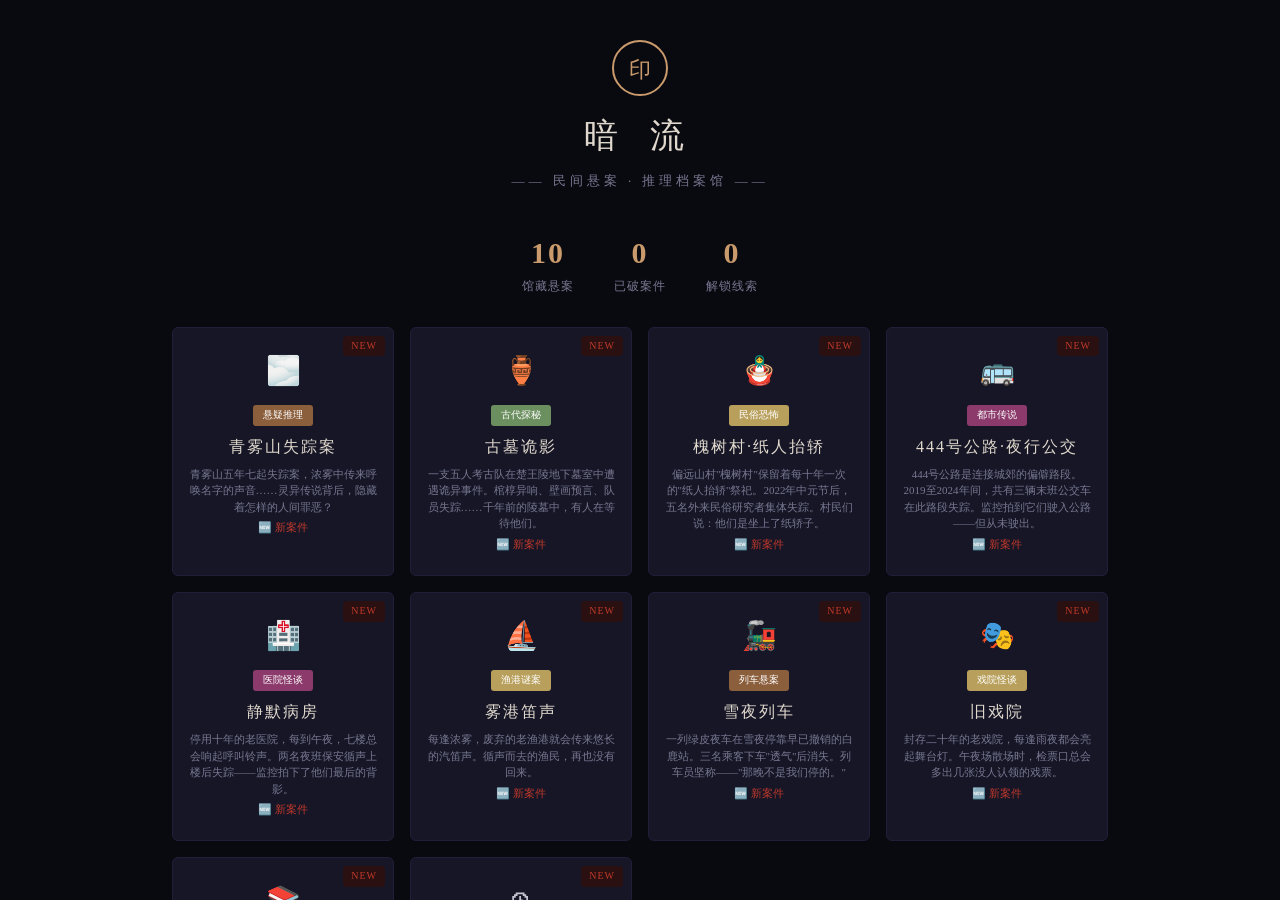
==== index.html @ add91035 "feat:" ====
<!DOCTYPE html>
<html lang="zh-CN">
<head>
<meta charset="UTF-8">
<meta name="viewport" content="width=device-width, initial-scale=1.0">
<title>暗流 · 民间悬案推理档案馆</title>
<link rel="stylesheet" href="css/style.css?v=20260817">
</head>
<body>

<div class="toast" id="toast"></div>

<div class="dashboard">
  <div class="dash-brand">
    <div class="seal"><span>印</span></div>
    <h1>暗  流</h1>
    <p class="sub">—— 民间悬案 · 推理档案馆 ——</p>
  </div>

  <div class="stats-row">
    <div class="stat-item">
      <div class="num" id="statTotal">10</div>
      <div class="label">馆藏悬案</div>
    </div>
    <div class="stat-item">
      <div class="num" id="statSolved">0</div>
      <div class="label">已破案件</div>
    </div>
    <div class="stat-item">
      <div class="num" id="statClues">0</div>
      <div class="label">解锁线索</div>
    </div>
  </div>

  <div class="case-grid" id="caseGrid"></div>
</div>

<script type="module">
import { renderDashboard } from './js/dashboard.js?v=20260819';
renderDashboard();
</script>

</body>
</html>
---- css/style.css ----
/* ===================================================================
   暗流 · 民间悬案推理档案馆 — 全局样式
   =================================================================== */
:root {
  --bg:      #090910;
  --bg2:     #10101c;
  --surface: #161627;
  --border:  #1f1f3a;
  --text:    #c4c4d0;
  --dim:     #777790;
  --gold:    #c99a6b;
  --red:     #c0392b;
  --green:   #2ecc71;
  --blue:    #5b8def;
  --tag-mystery: #8b5e3c;
  --tag-history:#6b8f5e;
  --tag-horror: #8b3a6b;
  --tag-legend: #3a5f8b;
  --radius: 6px;
  --font: "PingFang SC","Noto Serif SC","Microsoft YaHei",serif;
}

* { box-sizing:border-box; margin:0; padding:0; }

html, body {
  height:100%; overflow:hidden;
  font-family:var(--font);
  background:var(--bg);
  color:var(--text);
  font-size:14px; line-height:1.65;
}

b { color:#e0d8cc; }
em { color:var(--gold); font-style:normal; }

/* ================================================================
   TOAST
   ================================================================ */
.toast {
  position:fixed; bottom:max(28px, calc(env(safe-area-inset-bottom) + 12px));
  left:50%; transform:translateX(-50%);
  background:rgba(20,20,40,.94); color:#ccc;
  padding:12px 28px; border-radius:var(--radius);
  font-size:13px; letter-spacing:1px;
  border:1px solid var(--border);
  pointer-events:none; opacity:0; transition:opacity .25s;
  z-index:9999;
}
.toast.show { opacity:1; }

/* ================================================================
   DASHBOARD — index.html
   ================================================================ */
.dashboard {
  height:100vh;                /* 固定为视口高度，内容超高时触发内部滚动 */
  display:flex; flex-direction:column; align-items:center;
  padding:40px 32px;
  max-width:1000px; margin:0 auto;
  overflow-y:auto;             /* 内容超高时可滚动，避免被裁剪 */
}
.dash-brand {
  text-align:center; margin-bottom:36px;
  margin-top:auto;           /* 内容少时垂直居中，内容多时随页面滚动 */
}
.dash-brand .seal {
  display:inline-block;
  width:56px; height:56px; line-height:56px;
  border:2px solid var(--gold); border-radius:50%;
  color:var(--gold); font-size:22px;
  margin-bottom:12px;
}
.dash-brand h1 {
  font-size:34px; letter-spacing:12px;
  color:#e0d8cc; font-weight:400;
}
.dash-brand .sub {
  font-size:13px; letter-spacing:4px;
  color:var(--dim); margin-top:6px;
}

.stats-row {
  display:flex; gap:40px; margin-bottom:30px;
}
.stat-item { text-align:center; }
.stat-item .num {
  font-size:30px; font-weight:bold;
  color:var(--gold); letter-spacing:2px;
}
.stat-item .label {
  font-size:12px; color:var(--dim); letter-spacing:1px;
}

.case-grid {
  display:grid;
  grid-template-columns:repeat(4, 1fr);
  gap:16px; width:100%;
  margin-bottom:auto;        /* 与 .dash-brand 的 margin-top:auto 配合，内容少时居中、多时可滚动 */
}
.case-card {
  position:relative;
  background:var(--surface);
  border:1px solid var(--border);
  border-radius:var(--radius);
  padding:20px 16px;
  cursor:pointer;
  transition:border-color .2s, transform .2s;
  text-align:center;
}
.case-card:hover {
  border-color:var(--gold);
  transform:translateY(-2px);
}
.card-badge {
  position:absolute; top:8px; right:8px;
  font-size:10px; padding:2px 8px; border-radius:4px;
  letter-spacing:1px;
}
.badge-done { background:#1a3a1a; color:#4a4; }
.badge-going{ background:#2a2a10; color:var(--gold); }
.badge-new  { background:#2a1010; color:var(--red); }

.card-icon { font-size:28px; margin-bottom:8px; }
.card-tag {
  display:inline-block;
  font-size:10px; padding:2px 10px; border-radius:3px;
  color:#fff; margin-bottom:8px;
}
.tag-mystery { background:var(--tag-mystery); }
.tag-history { background:var(--tag-history); }
.tag-horror  { background:var(--tag-horror); }
.tag-legend  { background:var(--tag-legend); }
.tag-folk    { background:#b8a05c; }
.card-name {
  font-size:16px; letter-spacing:2px; color:#e0d8cc;
  margin-bottom:6px;
}
.card-desc {
  font-size:11px; color:var(--dim); line-height:1.5;
}
.card-status { font-size:11px; margin-top:8px; color:var(--dim); }

/* ================================================================
   CASE PAGE — 两栏布局
   ================================================================ */
.case-body {
  background:var(--bg);
}

.back-link {
  position:fixed; top:12px; left:16px;
  z-index:100; font-size:12px;
  color:var(--dim); text-decoration:none;
  letter-spacing:1px; transition:color .2s;
}
.back-link:hover { color:var(--gold); }

.case-layout {
  display:flex;
  height:100vh;
}

/* ---- 左侧面板 ---- */
.panel-left {
  flex:0 0 44%;
  min-width:420px;
  display:flex; flex-direction:column;
  border-right:1px solid var(--border);
  padding:44px 28px 20px;
  overflow:hidden;
}
#caseTop {
  flex-shrink:0;
  text-align:center;
  margin-bottom:12px;
}
.case-badge {
  display:inline-block;
  padding:3px 14px; border-radius:4px;
  font-size:11px; letter-spacing:3px;
  color:#fff; margin-bottom:8px;
}
.case-title-main {
  font-size:22px; letter-spacing:6px;
  color:#e0d8cc; font-weight:400;
}
.case-sub {
  font-size:11px; color:var(--dim);
  letter-spacing:1px; margin-top:4px;
}

/* 标签导航 */
.case-tabs {
  flex-shrink:0;
  display:flex; gap:4px;
  margin-bottom:12px;
}
.case-tab {
  flex:1;
  padding:8px 0;
  font-size:13px; letter-spacing:1px;
  background:var(--surface);
  border:1px solid var(--border);
  color:var(--dim); cursor:pointer;
  border-radius:var(--radius) var(--radius) 0 0;
  transition:all .2s;
}
.case-tab:hover { color:#ccc; border-color:#555; }
.case-tab.active {
  color:#e0d8cc;
  border-bottom-color:var(--bg2);
  background:var(--bg2);
}

/* 标签内容 */
#tabContent {
  flex:1; overflow:hidden;
  background:var(--bg2);
  border:1px solid var(--border);
  border-top:none;
  border-radius:0 0 var(--radius) var(--radius);
  padding:16px;
  display:flex; flex-direction:column;
}

/* 概述 */
.overview-text {
  font-size:13px; line-height:1.9;
  color:var(--text);
  overflow-y:auto;
  flex:1;
}
.overview-text p { margin-bottom:8px; }
.overview-text .hl-red { color:var(--red); font-weight:bold; }
.overview-text .hl-gold{ color:var(--gold);font-weight:bold; }
.overview-text .section-title {
  display:block; font-size:18px; letter-spacing:4px;
  color:var(--gold); margin-bottom:14px; font-weight:400;
}

/* 概述与搜索之间的分割线 */
.search-divider {
  height:1px; background:var(--border);
  margin:8px 0 12px; flex-shrink:0;
}

/* 搜索 */
.search-area {
  flex-shrink:0;
}
.search-row {
  display:flex; gap:8px;
}
.search-row input {
  flex:1;
  padding:10px 14px;
  background:var(--bg);
  border:1px solid var(--border);
  border-radius:var(--radius);
  color:#ccc; font-size:14px;
  outline:none;
}
.search-row input:focus { border-color:var(--gold); }
.search-row input::placeholder { color:#555; }
.search-row button {
  padding:10px 20px;
  background:var(--gold);
  color:#1a1a1a;
  border:none; border-radius:var(--radius);
  font-weight:bold; letter-spacing:1px;
  cursor:pointer; transition:filter .2s;
}
.search-row button:hover { filter:brightness(1.1); }
.search-hint {
  font-size:11px; color:var(--dim);
  margin-top:8px; min-height:18px;
}

/* 密码破译 */
.password-section {
  margin-top:12px; flex-shrink:0;
  border-top:1px solid var(--border);
  padding-top:12px;
}
.password-label {
  font-size:13px; color:var(--gold); letter-spacing:1px;
  margin-bottom:6px;
}
.password-hint {
  font-size:11px; color:var(--dim); margin-bottom:8px;
  line-height:1.5;
}
.password-row {
  display:flex; gap:8px;
}
.password-row input {
  flex:1;
  padding:8px 12px;
  background:var(--bg);
  border:1px solid var(--border);
  border-radius:var(--radius);
  color:#ccc; font-size:13px;
  outline:none;
}
.password-row input:focus { border-color:var(--red); }
.password-row button {
  padding:8px 16px;
  background:var(--surface);
  border:1px solid var(--border);
  border-radius:var(--radius);
  color:var(--dim); font-size:12px;
  cursor:pointer; letter-spacing:1px;
  transition:all .2s;
}
.password-row button:hover { border-color:var(--gold); color:var(--gold); }
.password-solved {
  font-size:13px; color:var(--green); letter-spacing:1px;
  margin-bottom:6px;
}
.password-reward {
  font-size:12px; color:var(--gold); line-height:1.7;
  padding:8px 10px;
  background:rgba(201,154,107,.08);
  border-left:2px solid var(--gold);
  border-radius:0 var(--radius) var(--radius) 0;
}

/* 推理区 */
.reasoning-area {
  flex:1; overflow-y:auto;
}
.reasoning-question {
  font-size:14px; color:#ccc; margin-bottom:16px;
  line-height:1.8; text-align:center;
}
.reasoning-choices {
  display:flex; flex-direction:column; gap:10px;
}
.choice-btn {
  padding:12px 16px;
  background:var(--surface);
  border:1px solid var(--border);
  border-radius:var(--radius);
  color:var(--text); font-size:13px;
  text-align:left; cursor:pointer;
  transition:all .2s;
  line-height:1.6;
}
.choice-btn:hover:not(:disabled) {
  border-color:var(--gold);
  background:#1e1e30;
}
.choice-btn:disabled { opacity:.4; cursor:not-allowed; }

.ending-result {
  text-align:center; padding:20px 0;
}
.ending-result .type { font-size:12px; color:var(--dim); letter-spacing:2px; }
.ending-result .title { font-size:20px; margin:10px 0; letter-spacing:2px; }
.ending-result .desc { font-size:13px; color:#999; line-height:2; }
.btn-replay {
  display:inline-block;
  margin-top:16px; padding:10px 28px;
  background:var(--surface);
  border:1px solid var(--border);
  border-radius:var(--radius);
  color:var(--dim); font-size:12px;
  letter-spacing:2px; cursor:pointer;
}
.btn-replay:hover { border-color:var(--gold); color:var(--gold); }

/* 推理问答（quiz） */
.quiz-rule {
  font-size:12px; color:var(--dim);
  letter-spacing:1px; margin-bottom:14px;
}
.quiz-progress {
  font-size:12px; color:var(--gold);
  letter-spacing:2px; text-align:center; margin-bottom:10px;
}
.quiz-question {
  font-size:14px; color:#e0d8cc;
  line-height:1.9; text-align:center;
  margin-bottom:14px;
}
.quiz-options {
  display:flex; flex-direction:column; gap:10px;
}
.quiz-option {
  padding:12px 16px;
  background:var(--surface);
  border:1px solid var(--border);
  border-radius:var(--radius);
  color:var(--text); font-size:13px;
  text-align:left; cursor:pointer;
  transition:all .2s;
  line-height:1.6;
}
.quiz-option:hover:not(:disabled) {
  border-color:var(--gold);
  background:#1e1e30;
}
.quiz-option:disabled { cursor:not-allowed; }
.quiz-option.correct {
  border-color:var(--green); color:var(--green);
  background:rgba(46,204,113,.08);
}
.quiz-option.wrong {
  border-color:var(--red); color:var(--red);
  background:rgba(192,57,43,.08);
}
.reasoning-fail {
  text-align:center; padding:20px 0 12px;
}
.fail-icon { font-size:34px; color:var(--red); margin-bottom:10px; }
.fail-title {
  font-size:17px; color:var(--red);
  letter-spacing:4px; margin-bottom:10px;
}
.fail-desc {
  font-size:12px; color:var(--dim);
  line-height:1.9; margin-bottom:16px;
}
.btn-retry {
  display:inline-block;
  padding:10px 30px;
  background:var(--surface);
  border:1px solid var(--red);
  border-radius:var(--radius);
  color:var(--red); font-size:12px;
  letter-spacing:3px; cursor:pointer;
  transition:all .2s;
}
.btn-retry:hover { background:rgba(192,57,43,.12); color:#e74c3c; }

/* ---- 右侧面板 ---- */
.panel-right {
  flex:1;
  display:flex; flex-direction:column;
  padding:44px 24px 20px;
  overflow:hidden;
}
.clue-header {
  flex-shrink:0;
  text-align:center; margin-bottom:12px;
}
.clue-header h2 {
  font-size:14px; letter-spacing:3px;
  color:var(--dim); font-weight:400;
}
.clue-progress-bar {
  width:100%; height:4px;
  background:var(--border);
  border-radius:2px;
  margin:10px 0 4px;
  overflow:hidden;
}
.clue-progress-fill {
  height:100%;
  background:var(--gold);
  border-radius:2px;
  transition:width .4s;
}
.clue-progress-text {
  font-size:11px; color:var(--dim);
}

.clue-tag-list {
  flex:1;
  overflow-y:auto;
  padding-right:4px;
}
.clue-tag-list::-webkit-scrollbar { width:4px; }
.clue-tag-list::-webkit-scrollbar-track { background:transparent; }
.clue-tag-list::-webkit-scrollbar-thumb { background:var(--border); border-radius:2px; }

.clue-empty {
  text-align:center; color:var(--dim);
  font-size:12px; letter-spacing:1px;
  padding:60px 0;
}

/* 线索标签 */
.clue-tag {
  background:var(--surface);
  border:1px solid var(--border);
  border-radius:var(--radius);
  margin-bottom:8px;
  overflow:hidden;
  transition:border-color .2s;
}
.clue-tag:hover { border-color:#444; }
.clue-tag.expanded { border-color:var(--gold); }

.clue-tag-bar {
  display:flex; align-items:center;
  padding:10px 14px;
  cursor:pointer;
  user-select:none;
  transition:background .15s;
}
.clue-tag-bar:hover { background:rgba(255,255,255,.02); }
.clue-tag-icon {
  width:20px; font-size:12px; flex-shrink:0;
  transition:transform .2s;
}
.clue-tag.expanded .clue-tag-icon { transform:rotate(90deg); }
.clue-tag-name {
  flex:1; font-size:13px; color:#ccc;
  letter-spacing:1px;
}
.clue-tag.new-clue .clue-tag-name { color:var(--gold); }

.clue-tag-body {
  display:none;
  padding:0 14px 14px 34px;
  font-size:12px; line-height:1.9;
  color:var(--text);
  border-top:1px solid var(--border);
}
.clue-tag-body p { margin-bottom:6px; }
.clue-tag-body b { color:var(--gold); }
.clue-tag-body .hl-red { color:var(--red); }
.clue-tag-body .hl-gold{ color:var(--gold); }
.clue-tag-body .section-title {
  display:block; font-size:15px; letter-spacing:2px;
  color:var(--gold); margin-bottom:10px; font-weight:400;
}
.clue-tag.expanded .clue-tag-body { display:block; }

/* 线索锁 */
.clue-tag.locked .clue-tag-icon { color:var(--red); }
.clue-locked-label { color:var(--red); font-size:11px; }
.locked-preview {
  font-size:12px; color:var(--dim);
  margin-bottom:8px; line-height:1.6;
}
.locked-hint {
  font-size:11px; color:var(--gold);
  margin-bottom:10px; line-height:1.5;
}
.locked-row {
  display:flex; gap:6px;
}
.locked-row input {
  flex:1;
  padding:6px 10px;
  background:var(--bg);
  border:1px solid var(--border);
  border-radius:var(--radius);
  color:#ccc; font-size:12px;
  outline:none;
}
.locked-row input:focus { border-color:var(--red); }
.locked-row button {
  padding:6px 14px;
  background:var(--surface);
  border:1px solid var(--border);
  border-radius:var(--radius);
  color:var(--dim); font-size:11px;
  cursor:pointer; letter-spacing:1px;
}
.locked-row button:hover { border-color:var(--red); color:var(--red); }

/* 线索中互相引导的提示 */
.clue-ref {
  display:block; margin-top:10px; padding-top:8px;
  border-top:1px dashed var(--border);
  font-size:11px; color:var(--blue);
  letter-spacing:0.5px; line-height:1.6;
}

/* 开始推理按钮 */
.btn-reasoning-main {
  flex-shrink:0;
  margin-top:12px;
  padding:13px;
  background:var(--red);
  color:#fff;
  border:none; border-radius:var(--radius);
  font-size:14px; letter-spacing:4px;
  cursor:pointer;
  transition:all .25s;
}
.btn-reasoning-main:hover:not(:disabled) {
  filter:brightness(1.15);
}
.btn-reasoning-main:disabled {
  background:var(--surface);
  color:var(--dim);
  cursor:not-allowed;
  letter-spacing:2px;
  font-size:12px;
}

/* ================================================================
   MODAL
   ================================================================ */
.modal-overlay {
  position:fixed; inset:0;
  background:rgba(0,0,0,.75);
  display:flex; align-items:center; justify-content:center;
  z-index:9998;
  opacity:0; pointer-events:none;
  transition:opacity .3s;
}
.modal-overlay.show { opacity:1; pointer-events:all; }

.modal-box {
  background:var(--bg2);
  border:1px solid var(--border);
  border-radius:var(--radius);
  padding:30px 36px;
  max-width:480px; width:90%;
  text-align:center;
  max-height:82vh; overflow-y:auto;   /* 长内容可滚动，避免被遮挡 */
}
.modal-box.normal  { border-color:#666; }
.modal-box.regret  { border-color:var(--gold); }
.modal-box.true    { border-color:var(--red); }

.ending-type {
  font-size:12px; color:var(--dim);
  letter-spacing:2px; margin-bottom:8px;
}
.modal-box h2 {
  font-size:22px; letter-spacing:4px;
  margin-bottom:18px;
}
.modal-box.normal  h2 { color:#aaa; }
.modal-box.regret  h2 { color:var(--gold); }
.modal-box.true    h2 { color:var(--red); }

.ending-desc {
  font-size:13px; line-height:1.9;
  color:#aaa; margin-bottom:24px;
}
.ending-desc b, .ending-desc em { color:var(--gold); }
.ending-desc .hl-red { color:var(--red); }
.ending-desc .hl-gold{ color:var(--gold); }
.modal-box button {
  padding:10px 28px; margin:0 6px;
  border:1px solid var(--border);
  border-radius:var(--radius);
  background:var(--surface);
  color:var(--dim);
  font-size:12px; letter-spacing:2px;
  cursor:pointer;
  transition:all .2s;
}
.modal-box button:hover {
  border-color:var(--gold); color:var(--gold);
}
#modalBackHome { display:none; }

/* ================================================================
   响应式：窄屏 / 移动端适配
   设计思路：
   - 整体页面从「固定一屏」改为「自然滚动」，避免移动端地址栏导致的底部遮挡；
   - 案件页由左右两栏改为纵向单栏：左侧概述在上、右侧线索列表排到下方。
   ================================================================ */
@media(max-width:860px) {
  html, body {
    height:auto; min-height:100%;
    overflow:auto;                  /* 允许整页滚动 */
    -webkit-overflow-scrolling:touch;
  }

  /* ---- 首页 ---- */
  .dashboard {
    min-height:100vh; padding:32px 16px 64px;  /* 底部留白，避免被工具栏遮挡 */
  }
  .dash-brand { margin-top:0; margin-bottom:24px; }
  .dash-brand h1 { font-size:26px; letter-spacing:8px; }
  .dash-brand .tagline { font-size:11px; }
  .stats-row { gap:16px; margin-bottom:24px; }
  .case-grid { grid-template-columns:repeat(2, 1fr); gap:12px; }

  /* ---- 案件页：左右两栏改为上下单栏 ---- */
  .case-layout {
    height:auto; min-height:100vh;
    flex-direction:column;           /* 左侧在上，右侧在下 */
  }
  .panel-left {
    flex:0 0 auto; min-width:0;
    height:auto; overflow:visible;   /* 解除内部滚动限制 */
    border-right:none; border-bottom:1px solid var(--border);
    padding:44px 14px 14px;          /* 顶部给 back-link 留空间 */
  }
  .panel-right {
    flex:0 0 auto;
    height:auto; overflow:visible;
    padding:14px 14px 48px;          /* 底部留白避免被工具栏遮挡 */
  }
  .case-title-main { font-size:20px; letter-spacing:4px; }
  #tabContent {
    height:auto; overflow:visible; flex:none;
    padding:10px 2px;
  }
  .overview-text, .reasoning-area {
    flex:none; overflow:visible; max-height:none;
  }
  .clue-tag-list {
    flex:none; overflow:visible; max-height:none;
  }
  .case-tabs {
    position:sticky; top:0; z-index:10;
    background:var(--bg);
    padding:6px 0 8px; margin-bottom:8px;
  }

  .modal-box { padding:24px 18px; max-width:92%; }
}

@media(max-width:480px) {
  .dashboard { padding:24px 12px 56px; }
  .case-grid { grid-template-columns:1fr; }
  .stat-item .num { font-size:22px; }
  .case-card { padding:14px 12px; }
  .case-card .case-desc { font-size:11px; }
  .password-row { flex-direction:column; align-items:stretch; gap:8px; }
  .password-row input { width:100%; }
  .password-row button { width:100%; }
  .locked-row { flex-direction:column; align-items:stretch; gap:8px; }
  .locked-row input { width:100%; }
  .locked-row button { width:100%; }
}
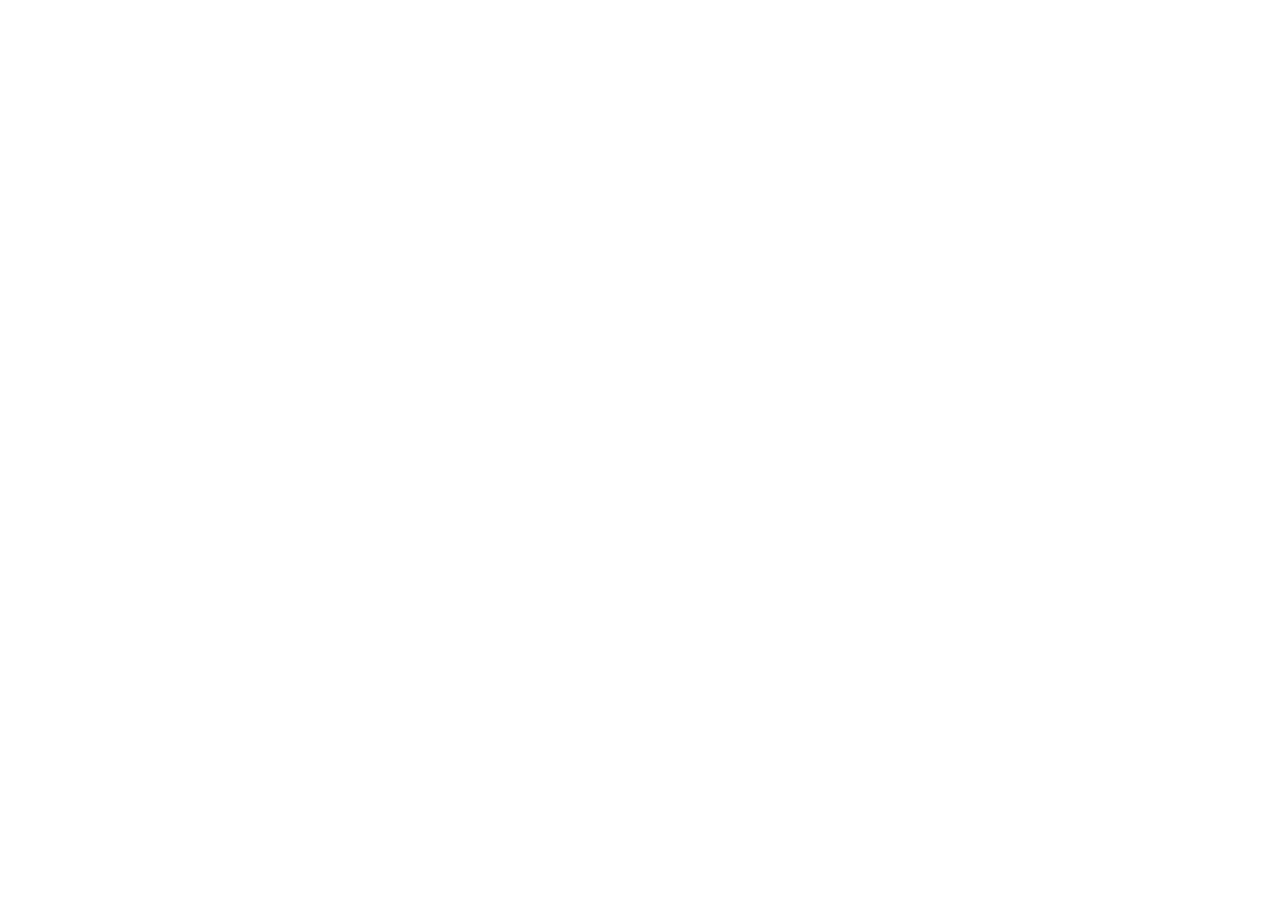
==== commit 5a2a28e6: "hou" ====
--- a/index.html
+++ b/index.html
@@ -4,7 +4,18 @@
 <meta charset="UTF-8">
 <meta name="viewport" content="width=device-width, initial-scale=1.0">
 <title>暗流 · 民间悬案推理档案馆</title>
-<link rel="stylesheet" href="css/style.css?v=20260817">
+<script>
+/* 旧地址（GitHub Pages 等）自动导流到 CloudBase 静态托管，云端功能才可用 */
+(function () {
+  var host = location.hostname;
+  var isCloudBase = host.indexOf('tcloudbaseapp.com') !== -1;
+  var isLocal = host === '' || host === 'localhost' || host === '127.0.0.1';
+  if (!isCloudBase && !isLocal) {
+    location.replace('https://anliu-d3glcrqjvd86ed03d-1344506575.tcloudbaseapp.com/');
+  }
+})();
+</script>
+<link rel="stylesheet" href="css/style.css?v=20260822">
 </head>
 <body>
 
@@ -30,14 +41,25 @@
       <div class="num" id="statClues">0</div>
       <div class="label">解锁线索</div>
     </div>
+    <div class="stat-item">
+      <div class="num" id="statVisits">—</div>
+      <div class="label">来访次数</div>
+    </div>
+    <div class="stat-item">
+      <div class="num" id="statToday">—</div>
+      <div class="label">今日来访</div>
+    </div>
   </div>
+
+  <a class="dash-link" href="pages/leaderboard.html">🏆 侦探榜</a>
 
   <div class="case-grid" id="caseGrid"></div>
 </div>
 
 <script type="module">
-import { renderDashboard } from './js/dashboard.js?v=20260819';
+import { renderDashboard, initCloudFeatures } from './js/dashboard.js?v=20260822';
 renderDashboard();
+initCloudFeatures();
 </script>
 
 </body>
--- a/css/style.css
+++ b/css/style.css
@@ -724,3 +724,155 @@
   .locked-row input { width:100%; }
   .locked-row button { width:100%; }
 }
+
+/* ================================================================
+   云端功能：首页访问统计 / 侦探榜入口 / 案件留言 / 侦探榜页
+   ================================================================ */
+.dash-link {
+  display:inline-block;
+  margin-bottom:24px;
+  padding:8px 26px;
+  background:var(--surface);
+  border:1px solid var(--border);
+  border-radius:var(--radius);
+  color:var(--gold);
+  font-size:12px; letter-spacing:3px;
+  text-decoration:none;
+  transition:all .2s;
+}
+.dash-link:hover { border-color:var(--gold); }
+
+/* 案件页留言区 */
+.comments-wrap {
+  flex-shrink:0;
+  margin-top:12px;
+  padding-top:12px;
+  border-top:1px solid var(--border);
+  max-height:280px;
+  overflow-y:auto;
+}
+.comments-wrap::-webkit-scrollbar { width:4px; }
+.comments-wrap::-webkit-scrollbar-track { background:transparent; }
+.comments-wrap::-webkit-scrollbar-thumb { background:var(--border); border-radius:2px; }
+.comments-title {
+  font-size:12px; color:var(--dim); letter-spacing:2px;
+  margin-bottom:10px;
+}
+.comment-list { margin-bottom:10px; }
+.comment-empty {
+  font-size:12px; color:var(--dim); text-align:center;
+  padding:14px 0;
+}
+.comment-item {
+  background:var(--bg2);
+  border:1px solid var(--border);
+  border-radius:var(--radius);
+  padding:8px 12px;
+  margin-bottom:8px;
+}
+.comment-head {
+  display:flex; justify-content:space-between; align-items:center;
+  margin-bottom:4px;
+}
+.comment-nick { font-size:12px; color:var(--gold); }
+.comment-time { font-size:10px; color:var(--dim); }
+.comment-body {
+  font-size:12px; color:var(--text);
+  line-height:1.7; word-break:break-word;
+}
+.comment-form {
+  display:flex; gap:8px;
+}
+.comment-form input {
+  flex:1;
+  padding:8px 12px;
+  background:var(--bg);
+  border:1px solid var(--border);
+  border-radius:var(--radius);
+  color:#ccc; font-size:12px;
+  outline:none;
+}
+.comment-form input:focus { border-color:var(--gold); }
+.comment-form input::placeholder { color:#555; }
+.comment-form button {
+  padding:8px 18px;
+  background:var(--surface);
+  border:1px solid var(--border);
+  border-radius:var(--radius);
+  color:var(--dim); font-size:12px;
+  letter-spacing:2px; cursor:pointer;
+  transition:all .2s;
+}
+.comment-form button:hover { border-color:var(--gold); color:var(--gold); }
+
+/* 侦探榜页 */
+.lb-body {
+  background:var(--bg);
+  overflow:auto;
+}
+.lb-page {
+  max-width:720px;
+  margin:0 auto;
+  padding:60px 24px 64px;
+}
+.lb-head { text-align:center; margin-bottom:32px; }
+.lb-head h1 {
+  font-size:26px; letter-spacing:6px; font-weight:400;
+  color:#e0d8cc;
+}
+.lb-sub {
+  font-size:12px; color:var(--dim);
+  letter-spacing:1px; margin-top:8px;
+}
+.lb-loading, .lb-offline {
+  text-align:center; color:var(--dim);
+  font-size:13px; padding:40px 0;
+}
+.lb-offline code {
+  color:var(--gold);
+  background:var(--surface);
+  padding:2px 6px; border-radius:4px;
+}
+.lb-section { margin-bottom:28px; }
+.lb-section h2 {
+  font-size:15px; letter-spacing:2px; font-weight:400;
+  color:var(--gold);
+  margin-bottom:10px;
+  padding-bottom:8px;
+  border-bottom:1px solid var(--border);
+}
+.lb-empty {
+  font-size:12px; color:var(--dim); text-align:center;
+  padding:16px 0;
+}
+.lb-list {
+  list-style:none;
+  display:flex; flex-direction:column; gap:6px;
+}
+.lb-item {
+  display:flex; align-items:center; gap:12px;
+  background:var(--surface);
+  border:1px solid var(--border);
+  border-radius:var(--radius);
+  padding:9px 14px;
+}
+.lb-rank {
+  width:22px; height:22px; line-height:22px;
+  text-align:center; font-size:11px;
+  background:var(--bg2);
+  color:var(--dim); border-radius:50%;
+  flex-shrink:0;
+}
+.lb-item:nth-child(1) .lb-rank { background:var(--gold); color:#1a1a1a; }
+.lb-item:nth-child(2) .lb-rank { background:#b8b8c8; color:#1a1a1a; }
+.lb-item:nth-child(3) .lb-rank { background:#8b5e3c; color:#fff; }
+.lb-name {
+  flex:1; font-size:13px; color:#e0d8cc;
+  letter-spacing:1px;
+  overflow:hidden; text-overflow:ellipsis; white-space:nowrap;
+}
+.lb-time { font-size:12px; color:var(--gold); }
+
+@media(max-width:860px) {
+  .comments-wrap { max-height:none; }
+}
